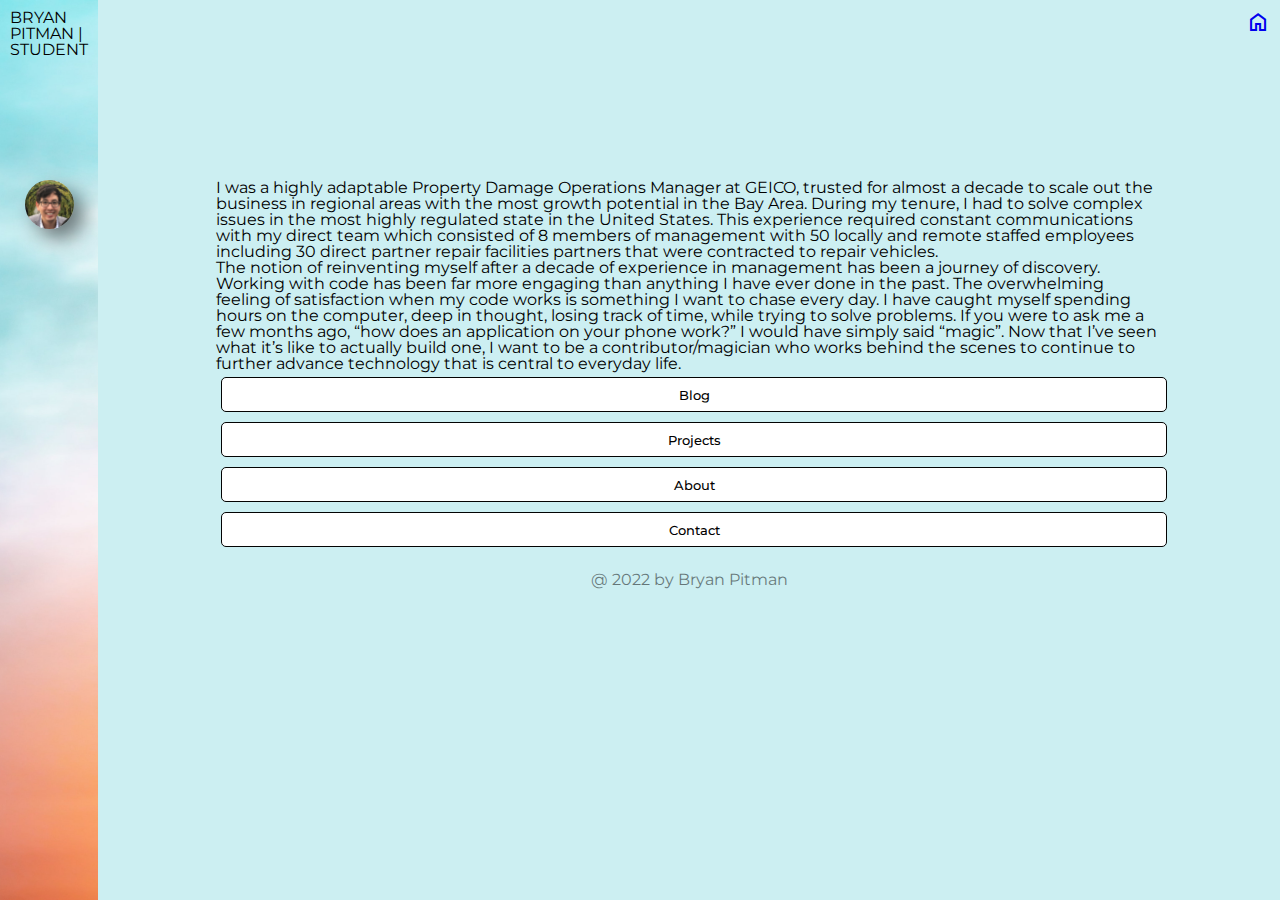
==== about.html @ 37877392 "finished index, wip about" ====
<!DOCTYPE html>
<html lang="en">
<head>
  <meta charset="UTF-8">
  <meta http-equiv="X-UA-Compatible" content="IE=edge">
  <meta name="viewport" content="width=device-width, initial-scale=1.0">
  <link rel="stylesheet" href="css/style.css">
  <title>About</title>
  <link rel="preconnect" href="https://fonts.googleapis.com">
    <link rel="preconnect" href="https://fonts.gstatic.com" crossorigin>
    <link href="https://fonts.googleapis.com/css2?family=Montserrat+Alternates&family=Montserrat:wght@400;500;900&family=Roboto&display=swap" rel="stylesheet">
    <link rel="stylesheet" href="https://fonts.googleapis.com/css2?family=Material+Symbols+Outlined:opsz,wght,FILL,GRAD@48,400,0,0" />
</head>
<body>
  <header>

  </header>
  <main>

    <section id="visualAid">
      <div class="nameHeader">
        <p>BRYAN PITMAN | STUDENT</p>
      </div>
      <img id='me' src="/photos/photome.jpg" alt="personal photo">


    </section>
    <section id="mainContent">
      <nav>
        <a href="index.html"><span class="material-symbols-outlined">
          home
        </span></a>
      </nav>
      <section class="detailsWrapper">
        <p>I was a highly adaptable Property Damage Operations Manager at GEICO, trusted for almost a decade to scale out the business in regional areas with the most growth potential in the Bay Area. During my tenure, I had to solve complex issues in the most highly regulated state in the United States. This experience required constant communications with my direct team which consisted of 8 members of management with 50 locally and remote staffed employees including 30 direct partner repair facilities partners that were contracted to repair vehicles. </p>
        <p>The notion of reinventing myself after a decade of experience in management has been a journey of discovery. </p>
        <p>Working with code has been far more engaging than anything I have ever done in the past. The overwhelming feeling of satisfaction when my code works is something I want to chase every day. I have caught myself spending hours on the computer, deep in thought, losing track of time, while trying to solve problems. If you were to ask me a few months ago, “how does an application on your phone work?” I would have simply said “magic”. Now that I’ve seen what it’s like to actually build one, I want to be a contributor/magician who works behind the scenes to continue to further advance technology that is central to everyday life.</p>

        <div class="buttons">
          <a class="buttonLink" href="blog.html"><button>Blog</button></a>
          <a class="buttonLink" href="projects.html"><button>Projects</button></a>
          <a class="buttonLink" href="about.html"><button>About</button></a>
          <a class="buttonLink" href="contact.html"><button>Contact</button></a>
        </div>
      </section>
      <footer>
        <section id="footerTop"> </section>
        <p>@ 2022 by Bryan Pitman</p>
      </footer>

    </section>
  </main>

<script type="text/javascript" src="js/main.js"></script>

</body>
<!-- <body>
  <article id="mainContent">
    <p>I was a highly adaptable Property Damage Operations Manager at GEICO, trusted for almost a decade to scale out the business in regional areas with the most growth potential in the Bay Area. During my tenure, I had to solve complex issues in the most highly regulated state in the United States. This experience required constant communications with my direct team which consisted of 8 members of management with 50 locally and remote staffed employees including 30 direct partner repair facilities partners that were contracted to repair vehicles. </p>
    <p>The notion of reinventing myself after a decade of experience in management has been a journey of discovery. </p>
    <p>Working with code has been far more engaging than anything I have ever done in the past. The overwhelming feeling of satisfaction when my code works is something I want to chase every day. I have caught myself spending hours on the computer, deep in thought, losing track of time, while trying to solve problems. If you were to ask me a few months ago, “how does an application on your phone work?” I would have simply said “magic”. Now that I’ve seen what it’s like to actually build one, I want to be a contributor/magician who works behind the scenes to continue to further advance technology that is central to everyday life.</p>
  </article>
</body> -->
</html>
---- css/style.css ----
/* I used meyer reset on lines 1 -49
   http://meyerweb.com/eric/tools/css/reset/
   v2.0 | 20110126
   License: none (public domain)
*/

html, body, div, span, applet, object, iframe,
h1, h2, h3, h4, h5, h6, p, blockquote, pre,
a, abbr, acronym, address, big, cite, code,
del, dfn, em, img, ins, kbd, q, s, samp,
small, strike, strong, sub, sup, tt, var,
b, u, i, center,
dl, dt, dd, ol, ul, li,
fieldset, form, label, legend,
table, caption, tbody, tfoot, thead, tr, th, td,
article, aside, canvas, details, embed,
figure, figcaption, footer, header, hgroup,
menu, nav, output, ruby, section, summary,
time, mark, audio, video {
	margin: 0;
	padding: 0;
	border: 0;
	font-size: 100%;
	font: inherit;
	vertical-align: baseline;
}
/* HTML5 display-role reset for older browsers */
article, aside, details, figcaption, figure,
footer, header, hgroup, menu, nav, section {
	display: block;
}
body {
	line-height: 1;
}
ol, ul {
	list-style: none;
}
blockquote, q {
	quotes: none;
}
blockquote:before, blockquote:after,
q:before, q:after {
	content: '';
	content: none;
}
table {
	border-collapse: collapse;
	border-spacing: 0;
}

nav {
    height: 20%;
    width: 100%;
    display: flex;
    justify-content: flex-end;
    font-family: 'Montserrat', sans-serif;
}

nav a {
    margin: 10px;
    text-decoration: none;
}

main {
    min-height: 100vh;
    display:flex;
}

#visualAid {
    display: flex;
    flex-direction: column;
    flex-grow: 1;
    align-items:center;
    font-family: 'Montserrat', sans-serif;
    background: url(/photos/multicolor.jpg);
    background-repeat: no-repeat;
    background-position: 50% 50%;
    background-size:cover;
}

.nameHeader {
    height: 20%;
    width: 100%;
}

.nameHeader p {
    margin: 10px;
}

#me {

    border-radius: 50%;
    box-shadow: 10px 10px 20px 0px rgb(0, 0, 0, 50%);
    width: 50%;
  }

.detailsWrapper {
    display: flex;
    flex-direction: column;
    width: 80%;
}

#mainContent {
    flex-grow: 1;
    align-items: center;
    display: flex;
    flex-direction: column;
    background-color: rgb(204, 239, 242) ;
    font-family: 'Montserrat', sans-serif;

}

h1 {
    display: flex;
    font-size: 2.5em;
    font-weight: 700;
}

.subtitle {
    margin: 10px 0px;
    font-size: 1.5em;
    line-height: 25px;
}

.buttons {
    display: flex;
    flex-direction: column;
    align-items: center;
}

.buttonLink {
    width: 100%;
}

a button {

    border-radius: 5px;
    font-family: 'Montserrat', sans-serif;
    font-weight:500;
    width: 100%;
    height: 35px;
    margin: 5px;
    border: 1px solid #030303;
    color: black;
    background-color: white;
    border-radius:5px
  }

  button:hover {
    background-color:black;
    color: white;
    transition: 0.1s;
}

  footer{
    padding-top: 20px;
    opacity: 50%;

  }
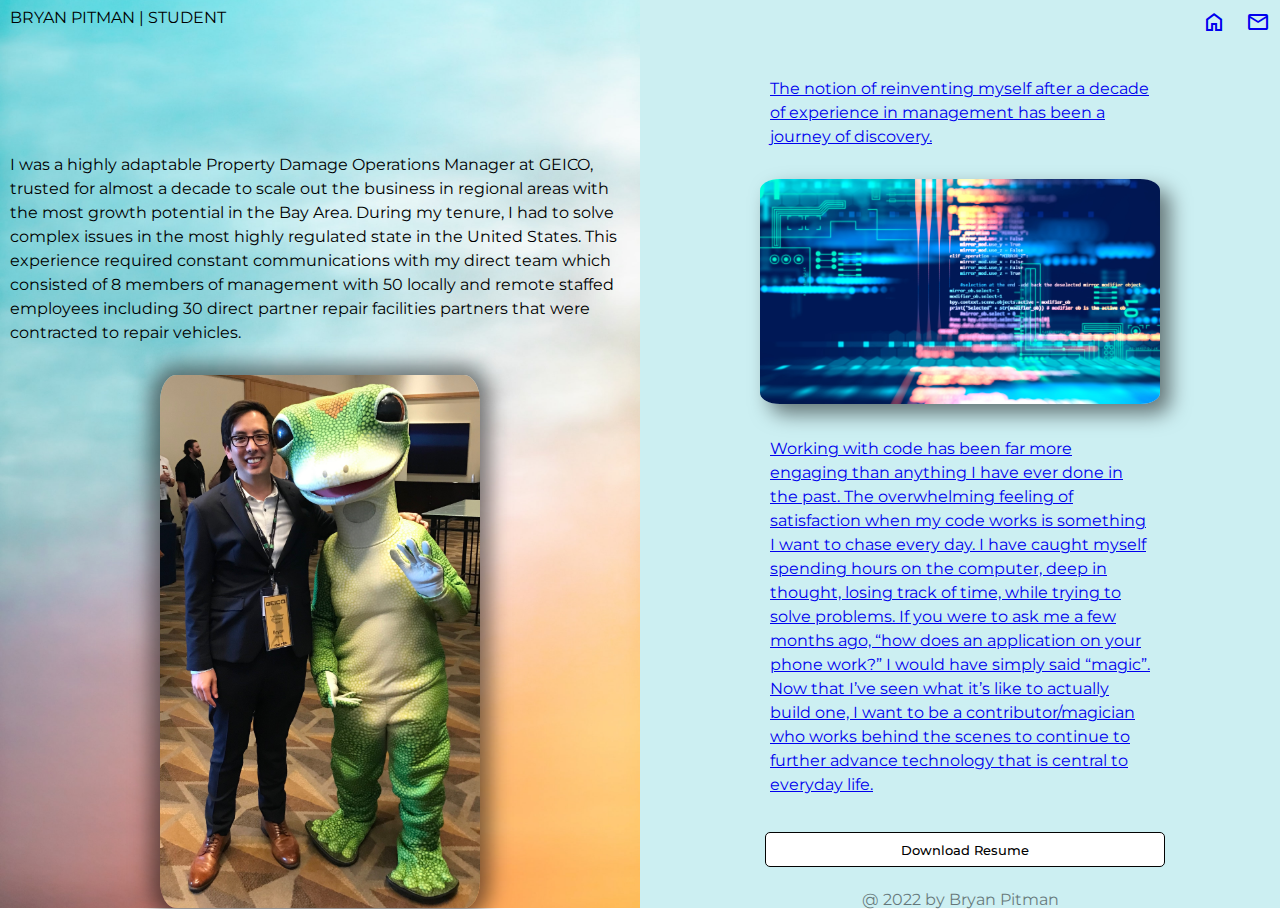
==== commit b8c26e9d: "finished index,about and contact" ====
--- a/about.html
+++ b/about.html
@@ -1,5 +1,6 @@
 <!DOCTYPE html>
 <html lang="en">
+
 <head>
   <meta charset="UTF-8">
   <meta http-equiv="X-UA-Compatible" content="IE=edge">
@@ -7,10 +8,16 @@
   <link rel="stylesheet" href="css/style.css">
   <title>About</title>
   <link rel="preconnect" href="https://fonts.googleapis.com">
-    <link rel="preconnect" href="https://fonts.gstatic.com" crossorigin>
-    <link href="https://fonts.googleapis.com/css2?family=Montserrat+Alternates&family=Montserrat:wght@400;500;900&family=Roboto&display=swap" rel="stylesheet">
-    <link rel="stylesheet" href="https://fonts.googleapis.com/css2?family=Material+Symbols+Outlined:opsz,wght,FILL,GRAD@48,400,0,0" />
+  <link rel="preconnect" href="https://fonts.gstatic.com" crossorigin>
+  <link
+    href="https://fonts.googleapis.com/css2?family=Montserrat+Alternates&family=Montserrat:wght@400;500;900&family=Roboto&display=swap"
+    rel="stylesheet">
+  <link rel="stylesheet"
+    href="https://fonts.googleapis.com/css2?family=Material+Symbols+Outlined:opsz,wght,FILL,GRAD@48,400,0,0" />
+  <link rel="stylesheet"
+    href="https://fonts.googleapis.com/css2?family=Material+Symbols+Outlined:opsz,wght,FILL,GRAD@20..48,100..700,0..1,-50..200" />
 </head>
+
 <body>
   <header>
 
@@ -21,26 +28,40 @@
       <div class="nameHeader">
         <p>BRYAN PITMAN | STUDENT</p>
       </div>
-      <img id='me' src="/photos/photome.jpg" alt="personal photo">
+      <p id="firstParagraph">I was a highly adaptable Property Damage Operations Manager at GEICO, trusted for almost a
+        decade to scale out the business in regional areas with the most growth potential in the Bay Area. During my
+        tenure, I had to solve complex issues in the most highly regulated state in the United States. This experience
+        required constant communications with my direct team which consisted of 8 members of management with 50 locally
+        and remote staffed employees including 30 direct partner repair facilities partners that were contracted to
+        repair vehicles. </p>
+
+      <img id='photoWork' src="/photos/photowork.jpg" alt="work photo">
 
 
     </section>
     <section id="mainContent">
       <nav>
-        <a href="index.html"><span class="material-symbols-outlined">
-          home
-        </span></a>
+        <a href="index.html"><span class="material-symbols-outlined">home</span></a>
+        <a href="mailto:pitman.bryan@gmail.com?subject=Reaching%20Out&body=How%20are%20you"><span
+            class="material-symbols-outlined">mail</span>
+
       </nav>
       <section class="detailsWrapper">
-        <p>I was a highly adaptable Property Damage Operations Manager at GEICO, trusted for almost a decade to scale out the business in regional areas with the most growth potential in the Bay Area. During my tenure, I had to solve complex issues in the most highly regulated state in the United States. This experience required constant communications with my direct team which consisted of 8 members of management with 50 locally and remote staffed employees including 30 direct partner repair facilities partners that were contracted to repair vehicles. </p>
-        <p>The notion of reinventing myself after a decade of experience in management has been a journey of discovery. </p>
-        <p>Working with code has been far more engaging than anything I have ever done in the past. The overwhelming feeling of satisfaction when my code works is something I want to chase every day. I have caught myself spending hours on the computer, deep in thought, losing track of time, while trying to solve problems. If you were to ask me a few months ago, “how does an application on your phone work?” I would have simply said “magic”. Now that I’ve seen what it’s like to actually build one, I want to be a contributor/magician who works behind the scenes to continue to further advance technology that is central to everyday life.</p>
+
+        <p id="secondParagraph">The notion of reinventing myself after a decade of experience in management has been a
+          journey of discovery. </p>
+        <img id='codePhoto' src="/photos/teahub.io-computer-programming-wallpaper-879470.jpg" alt="personal photo">
+        <p id="thirdParagraph">Working with code has been far more engaging than anything I have ever done in the past.
+          The overwhelming feeling of satisfaction when my code works is something I want to chase every day. I have
+          caught myself spending hours on the computer, deep in thought, losing track of time, while trying to solve
+          problems. If you were to ask me a few months ago, “how does an application on your phone work?” I would have
+          simply said “magic”. Now that I’ve seen what it’s like to actually build one, I want to be a
+          contributor/magician who works behind the scenes to continue to further advance technology that is central to
+          everyday life.</p>
 
         <div class="buttons">
-          <a class="buttonLink" href="blog.html"><button>Blog</button></a>
-          <a class="buttonLink" href="projects.html"><button>Projects</button></a>
-          <a class="buttonLink" href="about.html"><button>About</button></a>
-          <a class="buttonLink" href="contact.html"><button>Contact</button></a>
+
+          <a class="buttonLink" href="/Bryan Pitman Resume .pdf"><button>Download Resume</button></a>
         </div>
       </section>
       <footer>
@@ -51,14 +72,7 @@
     </section>
   </main>
 
-<script type="text/javascript" src="js/main.js"></script>
+  <script type="text/javascript" src="js/main.js"></script>
+</body>
 
-</body>
-<!-- <body>
-  <article id="mainContent">
-    <p>I was a highly adaptable Property Damage Operations Manager at GEICO, trusted for almost a decade to scale out the business in regional areas with the most growth potential in the Bay Area. During my tenure, I had to solve complex issues in the most highly regulated state in the United States. This experience required constant communications with my direct team which consisted of 8 members of management with 50 locally and remote staffed employees including 30 direct partner repair facilities partners that were contracted to repair vehicles. </p>
-    <p>The notion of reinventing myself after a decade of experience in management has been a journey of discovery. </p>
-    <p>Working with code has been far more engaging than anything I have ever done in the past. The overwhelming feeling of satisfaction when my code works is something I want to chase every day. I have caught myself spending hours on the computer, deep in thought, losing track of time, while trying to solve problems. If you were to ask me a few months ago, “how does an application on your phone work?” I would have simply said “magic”. Now that I’ve seen what it’s like to actually build one, I want to be a contributor/magician who works behind the scenes to continue to further advance technology that is central to everyday life.</p>
-  </article>
-</body> -->
 </html>--- a/css/style.css
+++ b/css/style.css
@@ -4,48 +4,135 @@
    License: none (public domain)
 */
 
-html, body, div, span, applet, object, iframe,
-h1, h2, h3, h4, h5, h6, p, blockquote, pre,
-a, abbr, acronym, address, big, cite, code,
-del, dfn, em, img, ins, kbd, q, s, samp,
-small, strike, strong, sub, sup, tt, var,
-b, u, i, center,
-dl, dt, dd, ol, ul, li,
-fieldset, form, label, legend,
-table, caption, tbody, tfoot, thead, tr, th, td,
-article, aside, canvas, details, embed,
-figure, figcaption, footer, header, hgroup,
-menu, nav, output, ruby, section, summary,
-time, mark, audio, video {
-	margin: 0;
-	padding: 0;
-	border: 0;
-	font-size: 100%;
-	font: inherit;
-	vertical-align: baseline;
-}
+html,
+body,
+div,
+span,
+applet,
+object,
+iframe,
+h1,
+h2,
+h3,
+h4,
+h5,
+h6,
+p,
+blockquote,
+pre,
+a,
+abbr,
+acronym,
+address,
+big,
+cite,
+code,
+del,
+dfn,
+em,
+img,
+ins,
+kbd,
+q,
+s,
+samp,
+small,
+strike,
+strong,
+sub,
+sup,
+tt,
+var,
+b,
+u,
+i,
+center,
+dl,
+dt,
+dd,
+ol,
+ul,
+li,
+fieldset,
+form,
+label,
+legend,
+table,
+caption,
+tbody,
+tfoot,
+thead,
+tr,
+th,
+td,
+article,
+aside,
+canvas,
+details,
+embed,
+figure,
+figcaption,
+footer,
+header,
+hgroup,
+menu,
+nav,
+output,
+ruby,
+section,
+summary,
+time,
+mark,
+audio,
+video {
+    margin: 0;
+    padding: 0;
+    border: 0;
+    font-size: 100%;
+    font: inherit;
+    vertical-align: baseline;
+}
+
 /* HTML5 display-role reset for older browsers */
-article, aside, details, figcaption, figure,
-footer, header, hgroup, menu, nav, section {
-	display: block;
-}
+article,
+aside,
+details,
+figcaption,
+figure,
+footer,
+header,
+hgroup,
+menu,
+nav,
+section {
+    display: block;
+}
+
 body {
-	line-height: 1;
-}
-ol, ul {
-	list-style: none;
-}
-blockquote, q {
-	quotes: none;
-}
-blockquote:before, blockquote:after,
-q:before, q:after {
-	content: '';
-	content: none;
-}
+    line-height: 1;
+}
+
+ol,
+ul {
+    list-style: none;
+}
+
+blockquote,
+q {
+    quotes: none;
+}
+
+blockquote:before,
+blockquote:after,
+q:before,
+q:after {
+    content: '';
+    content: none;
+}
+
 table {
-	border-collapse: collapse;
-	border-spacing: 0;
+    border-collapse: collapse;
+    border-spacing: 0;
 }
 
 nav {
@@ -63,19 +150,20 @@
 
 main {
     min-height: 100vh;
-    display:flex;
+    display: flex;
 }
 
 #visualAid {
+    width: 50%;
     display: flex;
     flex-direction: column;
     flex-grow: 1;
-    align-items:center;
+    align-items: center;
     font-family: 'Montserrat', sans-serif;
     background: url(/photos/multicolor.jpg);
     background-repeat: no-repeat;
     background-position: 50% 50%;
-    background-size:cover;
+    background-size: cover;
 }
 
 .nameHeader {
@@ -87,25 +175,57 @@
     margin: 10px;
 }
 
+#boatdog {
+
+    border-radius: 5%;
+    box-shadow: 10px 10px 20px 0px rgb(0, 0, 0, 50%);
+    width: 50%;
+}
+
 #me {
-
     border-radius: 50%;
     box-shadow: 10px 10px 20px 0px rgb(0, 0, 0, 50%);
     width: 50%;
-  }
+}
+
+#firstParagraph {
+    line-height: 1.5;
+    margin: 0 10px
+}
+
+#secondParagraph,
+#thirdParagraph {
+    line-height: 1.5;
+    margin: 30px 10px
+}
+
+#photoWork {
+    margin-top: 30px;
+    border-radius: 5%;
+    box-shadow: 0px 0px 20px 10px rgb(0, 0, 0, 50%);
+    width: 50%;
+}
+
+#codePhoto {
+
+    border-radius: 5%;
+    box-shadow: 10px 10px 20px 0px rgb(0, 0, 0, 50%);
+    width: 100%;
+}
 
 .detailsWrapper {
     display: flex;
     flex-direction: column;
-    width: 80%;
+    max-width: 400px;
 }
 
 #mainContent {
     flex-grow: 1;
+    width: 50%;
     align-items: center;
     display: flex;
     flex-direction: column;
-    background-color: rgb(204, 239, 242) ;
+    background-color: rgb(204, 239, 242);
     font-family: 'Montserrat', sans-serif;
 
 }
@@ -136,24 +256,24 @@
 
     border-radius: 5px;
     font-family: 'Montserrat', sans-serif;
-    font-weight:500;
+    font-weight: 500;
     width: 100%;
     height: 35px;
     margin: 5px;
     border: 1px solid #030303;
     color: black;
     background-color: white;
-    border-radius:5px
-  }
-
-  button:hover {
-    background-color:black;
+    border-radius: 5px
+}
+
+button:hover {
+    background-color: black;
     color: white;
     transition: 0.1s;
 }
 
-  footer{
+footer {
     padding-top: 20px;
     opacity: 50%;
 
-  }+}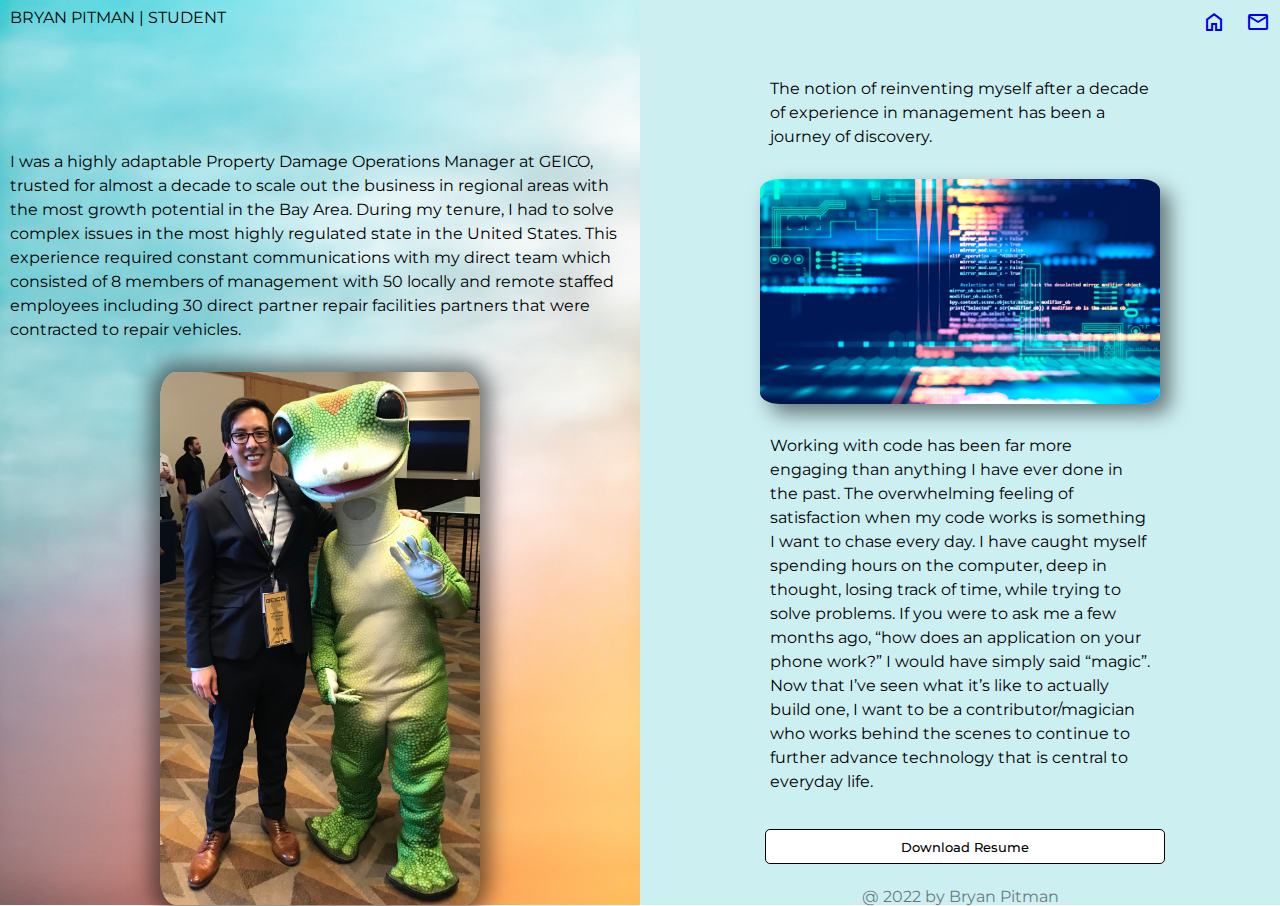
==== commit 28c3b744: "fixed error on about page" ====
--- a/about.html
+++ b/about.html
@@ -43,7 +43,7 @@
       <nav>
         <a href="index.html"><span class="material-symbols-outlined">home</span></a>
         <a href="mailto:pitman.bryan@gmail.com?subject=Reaching%20Out&body=How%20are%20you"><span
-            class="material-symbols-outlined">mail</span>
+            class="material-symbols-outlined">mail</span></a>
 
       </nav>
       <section class="detailsWrapper">
